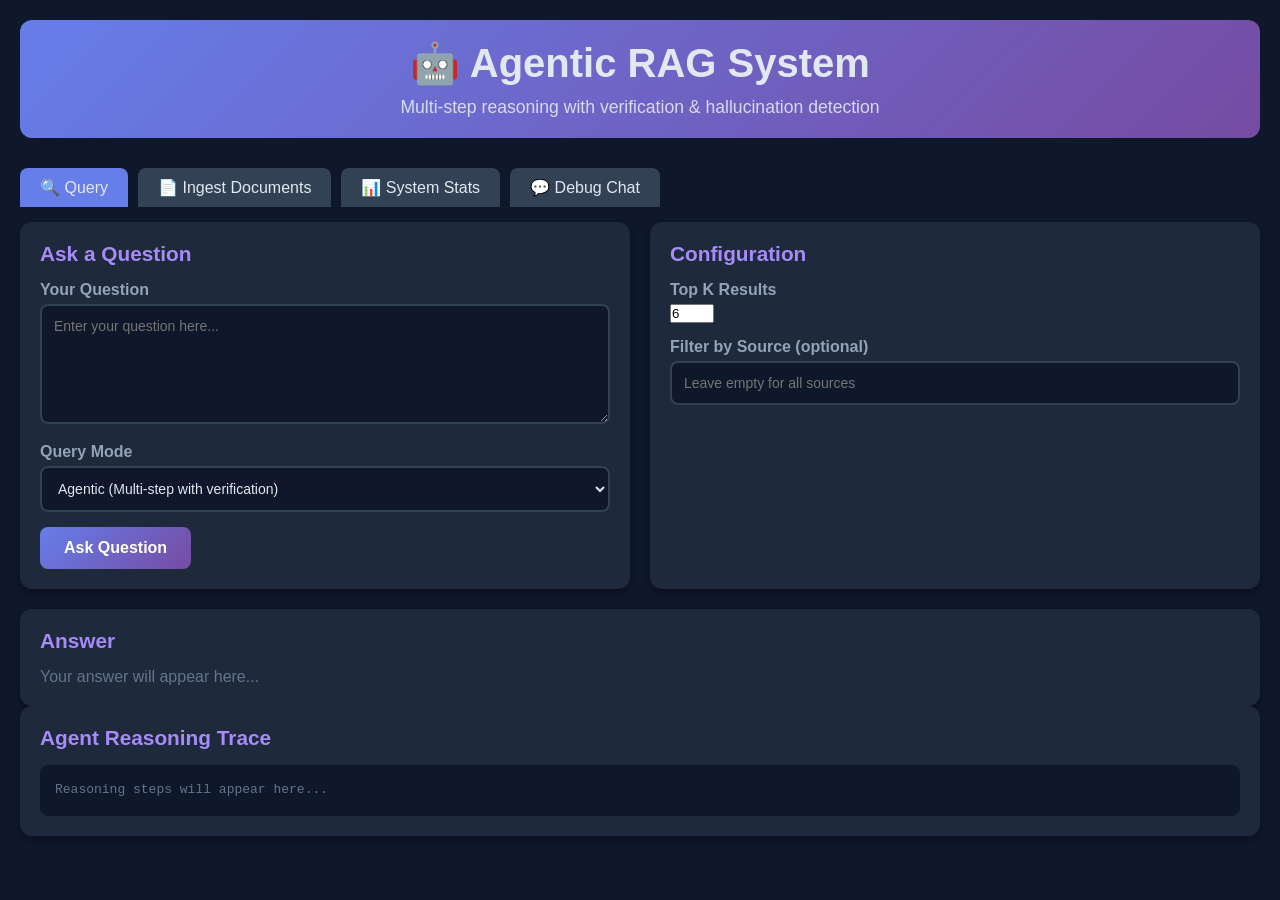
==== static/index.html @ 504fd329 "Add web interface - Add main query interface with chat UI - Add debug interface for testing - Includ" ====
<!DOCTYPE html>
<html lang="en">
<head>
    <meta charset="UTF-8">
    <meta name="viewport" content="width=device-width, initial-scale=1.0">
    <title>Agentic RAG - Debug UI</title>
    <style>
        * {
            margin: 0;
            padding: 0;
            box-sizing: border-box;
        }
        
        body {
            font-family: 'Segoe UI', Tahoma, Geneva, Verdana, sans-serif;
            background: #0f172a;
            color: #e2e8f0;
            padding: 20px;
        }
        
        .container {
            max-width: 1400px;
            margin: 0 auto;
        }
        
        header {
            text-align: center;
            margin-bottom: 30px;
            padding: 20px;
            background: linear-gradient(135deg, #667eea 0%, #764ba2 100%);
            border-radius: 12px;
        }
        
        h1 {
            font-size: 2.5em;
            margin-bottom: 10px;
        }
        
        .subtitle {
            font-size: 1.1em;
            opacity: 0.9;
        }
        
        .grid {
            display: grid;
            grid-template-columns: 1fr 1fr;
            gap: 20px;
            margin-bottom: 20px;
        }
        
        .card {
            background: #1e293b;
            border-radius: 12px;
            padding: 20px;
            box-shadow: 0 4px 6px rgba(0, 0, 0, 0.3);
        }
        
        .card h2 {
            margin-bottom: 15px;
            color: #a78bfa;
            font-size: 1.3em;
        }
        
        .input-group {
            margin-bottom: 15px;
        }
        
        label {
            display: block;
            margin-bottom: 5px;
            color: #94a3b8;
            font-weight: 600;
        }
        
        textarea, input[type="text"], input[type="file"], select {
            width: 100%;
            padding: 12px;
            background: #0f172a;
            border: 2px solid #334155;
            border-radius: 8px;
            color: #e2e8f0;
            font-size: 14px;
            font-family: inherit;
        }
        
        textarea:focus, input:focus, select:focus {
            outline: none;
            border-color: #667eea;
        }
        
        textarea {
            min-height: 120px;
            resize: vertical;
        }
        
        button {
            padding: 12px 24px;
            background: linear-gradient(135deg, #667eea 0%, #764ba2 100%);
            color: white;
            border: none;
            border-radius: 8px;
            font-size: 16px;
            font-weight: 600;
            cursor: pointer;
            transition: transform 0.2s, box-shadow 0.2s;
        }
        
        button:hover {
            transform: translateY(-2px);
            box-shadow: 0 4px 12px rgba(102, 126, 234, 0.4);
        }
        
        button:disabled {
            opacity: 0.5;
            cursor: not-allowed;
            transform: none;
        }
        
        .response-area {
            grid-column: 1 / -1;
        }
        
        .reasoning-trace {
            background: #0f172a;
            padding: 15px;
            border-radius: 8px;
            max-height: 400px;
            overflow-y: auto;
            font-family: 'Courier New', monospace;
            font-size: 13px;
            line-height: 1.6;
        }
        
        .reasoning-step {
            margin-bottom: 10px;
            padding: 10px;
            background: #1e293b;
            border-left: 3px solid #667eea;
            border-radius: 4px;
        }
        
        .answer-box {
            background: #0f172a;
            padding: 20px;
            border-radius: 8px;
            line-height: 1.8;
        }
        
        .sources {
            margin-top: 15px;
        }
        
        .source-item {
            padding: 10px;
            background: #1e293b;
            border-radius: 6px;
            margin-bottom: 8px;
            font-size: 14px;
        }
        
        .stats {
            display: flex;
            gap: 15px;
            margin-top: 15px;
            flex-wrap: wrap;
        }
        
        .stat-badge {
            padding: 8px 16px;
            background: #334155;
            border-radius: 20px;
            font-size: 14px;
        }
        
        .loading {
            display: inline-block;
            margin-left: 10px;
        }
        
        .loading:after {
            content: '⏳';
            animation: spin 2s linear infinite;
        }
        
        @keyframes spin {
            0% { content: '⏳'; }
            25% { content: '⌛'; }
            50% { content: '⏳'; }
            75% { content: '⌛'; }
            100% { content: '⏳'; }
        }
        
        .success { color: #4ade80; }
        .error { color: #f87171; }
        .warning { color: #facc15; }
        
        .tabs {
            display: flex;
            gap: 10px;
            margin-bottom: 15px;
        }
        
        .tab {
            padding: 10px 20px;
            background: #334155;
            border-radius: 8px 8px 0 0;
            cursor: pointer;
            transition: background 0.3s;
        }
        
        .tab.active {
            background: #667eea;
        }
        
        .tab-content {
            display: none;
        }
        
        .tab-content.active {
            display: block;
        }
    </style>
</head>
<body>
    <div class="container">
        <header>
            <h1>🤖 Agentic RAG System</h1>
            <p class="subtitle">Multi-step reasoning with verification & hallucination detection</p>
        </header>
        
        <div class="tabs">
            <div class="tab active" onclick="switchTab('query')">🔍 Query</div>
            <div class="tab" onclick="switchTab('ingest')">📄 Ingest Documents</div>
            <div class="tab" onclick="switchTab('stats')">📊 System Stats</div>
            <div class="tab" onclick="window.location.href='/debug'">💬 Debug Chat</div>
        </div>
        
        <!-- Query Tab -->
        <div id="query-tab" class="tab-content active">
            <div class="grid">
                <div class="card">
                    <h2>Ask a Question</h2>
                    <div class="input-group">
                        <label>Your Question</label>
                        <textarea id="query-input" placeholder="Enter your question here..."></textarea>
                    </div>
                    <div class="input-group">
                        <label>Query Mode</label>
                        <select id="query-mode">
                            <option value="agentic">Agentic (Multi-step with verification)</option>
                            <option value="simple">Simple (Single retrieval)</option>
                        </select>
                    </div>
                    <button onclick="executeQuery()">Ask Question</button>
                </div>
                
                <div class="card">
                    <h2>Configuration</h2>
                    <div class="input-group">
                        <label>Top K Results</label>
                        <input type="number" id="top-k" value="6" min="1" max="20">
                    </div>
                    <div class="input-group">
                        <label>Filter by Source (optional)</label>
                        <input type="text" id="filter-source" placeholder="Leave empty for all sources">
                    </div>
                </div>
            </div>
            
            <div class="card response-area">
                <h2>Answer</h2>
                <div id="answer-container">
                    <p style="color: #64748b;">Your answer will appear here...</p>
                </div>
            </div>
            
            <div class="card response-area">
                <h2>Agent Reasoning Trace</h2>
                <div id="reasoning-trace" class="reasoning-trace">
                    <p style="color: #64748b;">Reasoning steps will appear here...</p>
                </div>
            </div>
        </div>
        
        <!-- Ingest Tab -->
        <div id="ingest-tab" class="tab-content">
            <div class="grid">
                <div class="card">
                    <h2>Upload Documents</h2>
                    <div class="input-group">
                        <label>Select Files (multiple supported)</label>
                        <input type="file" id="file-input" accept=".pdf,.docx,.pptx,.txt,.md,.html,.htm" multiple onchange="checkForDuplicates()">
                        <small style="color: #64748b; display: block; margin-top: 5px;">
                            Hold Ctrl/Cmd to select multiple files
                        </small>
                    </div>
                    <div id="file-list" style="margin: 10px 0; color: #94a3b8; font-size: 14px;"></div>
                    <div id="duplicate-warning" style="margin: 10px 0; padding: 10px; background: #422006; border: 2px solid #f59e0b; border-radius: 8px; display: none;">
                        <p style="color: #fbbf24; margin-bottom: 10px; font-weight: bold;">⚠️ Some files already exist!</p>
                        <div id="duplicate-list" style="color: #fcd34d; font-size: 14px; margin-bottom: 10px;"></div>
                        <label style="color: #fbbf24; display: block; margin-bottom: 5px;">How to handle duplicates?</label>
                        <select id="duplicate-action" style="width: 100%; padding: 8px; background: #0f172a; border: 2px solid #f59e0b; border-radius: 6px; color: #e2e8f0;">
                            <option value="skip">Skip existing files (recommended)</option>
                            <option value="replace">Replace existing files</option>
                            <option value="append">Append to existing files (add more chunks)</option>
                        </select>
                    </div>
                    <div class="input-group">
                        <label>Source Prefix (optional)</label>
                        <input type="text" id="source-prefix" placeholder="e.g., 'project-docs' (will be prepended to filenames)" onchange="checkForDuplicates()">
                    </div>
                    <button onclick="uploadDocuments()">Upload & Process</button>
                </div>
                
                <div class="card">
                    <h2>Uploaded Documents</h2>
                    <div id="documents-list">
                        <p style="color: #64748b;">Loading documents...</p>
                    </div>
                </div>
            </div>
        </div>
        
        <!-- Stats Tab -->
        <div id="stats-tab" class="tab-content">
            <div class="grid">
                <div class="card">
                    <h2>System Health</h2>
                    <div id="health-status">
                        <p style="color: #64748b;">Loading health status...</p>
                    </div>
                </div>
                
                <div class="card">
                    <h2>Database Statistics</h2>
                    <div id="db-stats">
                        <p style="color: #64748b;">Loading statistics...</p>
                    </div>
                </div>
            </div>
        </div>
    </div>
    
    <script>
        const API_BASE = window.location.origin;
        
        function switchTab(tab) {
            document.querySelectorAll('.tab').forEach(t => t.classList.remove('active'));
            document.querySelectorAll('.tab-content').forEach(c => c.classList.remove('active'));
            
            event.target.classList.add('active');
            document.getElementById(tab + '-tab').classList.add('active');
            
            if (tab === 'ingest') loadDocuments();
            if (tab === 'stats') loadStats();
        }
        
        async function executeQuery() {
            const query = document.getElementById('query-input').value.trim();
            const mode = document.getElementById('query-mode').value;
            const topK = parseInt(document.getElementById('top-k').value);
            const filterSource = document.getElementById('filter-source').value.trim();
            
            if (!query) {
                alert('Please enter a question');
                return;
            }
            
            const answerContainer = document.getElementById('answer-container');
            const reasoningTrace = document.getElementById('reasoning-trace');
            
            answerContainer.innerHTML = '<p class="loading">Processing your question...</p>';
            reasoningTrace.innerHTML = '<p class="loading">Reasoning in progress...</p>';
            
            try {
                const endpoint = mode === 'agentic' ? '/query' : '/query/simple';
                const payload = {
                    query: query,
                    top_k: topK
                };
                
                if (filterSource) payload.filter_source = filterSource;
                
                const response = await fetch(API_BASE + endpoint, {
                    method: 'POST',
                    headers: { 'Content-Type': 'application/json' },
                    body: JSON.stringify(payload)
                });
                
                const data = await response.json();
                
                if (response.ok) {
                    displayAnswer(data, mode);
                } else {
                    answerContainer.innerHTML = `<p class="error">Error: ${data.detail}</p>`;
                    reasoningTrace.innerHTML = '';
                }
            } catch (error) {
                answerContainer.innerHTML = `<p class="error">Network error: ${error.message}</p>`;
                reasoningTrace.innerHTML = '';
            }
        }
        
        function displayAnswer(data, mode) {
            const answerContainer = document.getElementById('answer-container');
            const reasoningTrace = document.getElementById('reasoning-trace');
            
            let html = '<div class="answer-box">';
            html += `<p><strong>Answer:</strong></p>`;
            html += `<p>${data.answer}</p>`;
            
            if (mode === 'agentic') {
                html += '<div class="stats">';
                html += `<span class="stat-badge">⚡ Iterations: ${data.iterations}</span>`;
                html += `<span class="stat-badge">📚 Chunks: ${data.retrieved_chunks}</span>`;
                html += `<span class="stat-badge">⏱️ Time: ${data.processing_time.toFixed(2)}s</span>`;
                if (data.confidence) {
                    const confClass = data.confidence >= 0.7 ? 'success' : 'warning';
                    html += `<span class="stat-badge ${confClass}">🎯 Confidence: ${(data.confidence * 100).toFixed(1)}%</span>`;
                }
                html += '</div>';
            }
            
            if (data.sources && data.sources.length > 0) {
                html += '<div class="sources"><p><strong>Sources:</strong></p>';
                data.sources.forEach(source => {
                    if (typeof source === 'string') {
                        html += `<div class="source-item">📄 ${source}</div>`;
                    } else {
                        html += `<div class="source-item">📄 ${source.source} (${(source.similarity * 100).toFixed(1)}%)</div>`;
                    }
                });
                html += '</div>';
            }
            
            html += '</div>';
            answerContainer.innerHTML = html;
            
            // Display reasoning trace
            if (mode === 'agentic' && data.reasoning_trace) {
                let traceHtml = '';
                data.reasoning_trace.forEach(step => {
                    traceHtml += `<div class="reasoning-step">${step}</div>`;
                });
                reasoningTrace.innerHTML = traceHtml;
            } else {
                reasoningTrace.innerHTML = '<p style="color: #64748b;">Reasoning trace not available for simple queries.</p>';
            }
        }
        
        // Show selected files
        document.getElementById('file-input').addEventListener('change', function(e) {
            const fileList = document.getElementById('file-list');
            const files = e.target.files;
            
            if (files.length === 0) {
                fileList.innerHTML = '';
                return;
            }
            
            let html = `<strong>${files.length} file(s) selected:</strong><br>`;
            for (let i = 0; i < files.length; i++) {
                const sizeMB = (files[i].size / (1024 * 1024)).toFixed(2);
                html += `<span style="color: #a5b4fc;">• ${files[i].name}</span> (${sizeMB} MB)<br>`;
            }
            fileList.innerHTML = html;
        });
        
        async function checkForDuplicates() {
            const fileInput = document.getElementById('file-input');
            const sourcePrefix = document.getElementById('source-prefix').value.trim();
            const duplicateWarning = document.getElementById('duplicate-warning');
            const duplicateList = document.getElementById('duplicate-list');
            
            if (!fileInput.files || fileInput.files.length === 0) {
                duplicateWarning.style.display = 'none';
                return;
            }
            
            // Collect filenames
            const filenames = [];
            for (let i = 0; i < fileInput.files.length; i++) {
                filenames.push(fileInput.files[i].name);
            }
            
            try {
                const response = await fetch(API_BASE + '/ingest/check-duplicates', {
                    method: 'POST',
                    headers: { 'Content-Type': 'application/json' },
                    body: JSON.stringify({
                        filenames: filenames,
                        source_prefix: sourcePrefix || null
                    })
                });
                
                const data = await response.json();
                
                if (data.existing > 0) {
                    let html = '<ul style="margin: 0; padding-left: 20px;">';
                    for (const [filename, info] of Object.entries(data.results)) {
                        if (info.exists) {
                            html += `<li>${filename} <span style="color: #fb923c;">(${info.chunk_count} chunks)</span></li>`;
                        }
                    }
                    html += '</ul>';
                    duplicateList.innerHTML = html;
                    duplicateWarning.style.display = 'block';
                } else {
                    duplicateWarning.style.display = 'none';
                }
            } catch (error) {
                console.error('Error checking duplicates:', error);
                duplicateWarning.style.display = 'none';
            }
        }
        
        async function uploadDocuments() {
            const fileInput = document.getElementById('file-input');
            const sourcePrefix = document.getElementById('source-prefix').value.trim();
            const duplicateAction = document.getElementById('duplicate-action').value;
            
            if (!fileInput.files || fileInput.files.length === 0) {
                alert('Please select at least one file');
                return;
            }
            
            const formData = new FormData();
            
            // Add all files
            for (let i = 0; i < fileInput.files.length; i++) {
                formData.append('files', fileInput.files[i]);
            }
            
            if (sourcePrefix) {
                formData.append('source_prefix', sourcePrefix);
            }
            
            // Add duplicate action
            formData.append('duplicate_action', duplicateAction);
            
            const fileCount = fileInput.files.length;
            const uploadBtn = event.target;
            uploadBtn.disabled = true;
            uploadBtn.textContent = `Uploading ${fileCount} file(s)...`;
            
            try {
                const response = await fetch(API_BASE + '/ingest/batch', {
                    method: 'POST',
                    body: formData
                });
                
                const data = await response.json();
                
                if (response.ok) {
                    let message = `Batch Upload Complete!\n\n`;
                    message += `${data.message}\n`;
                    message += `Total chunks created: ${data.total_chunks_created}\n`;
                    message += `Processing time: ${data.total_processing_time}s\n\n`;
                    
                    // Show details for each file
                    if (data.results.length > 0) {
                        message += `File details:\n`;
                        data.results.forEach(result => {
                            if (result.success) {
                                const action = result.action === 'new' ? 'NEW' : 
                                             result.action === 'replaced' ? 'REPLACED' : 'APPENDED';
                                message += `  ✓ ${result.filename} [${action}] - ${result.chunks_created} chunks`;
                                if (result.action === 'appended') {
                                    message += ` (total: ${result.total_chunks})`;
                                } else if (result.action === 'replaced') {
                                    message += ` (was: ${result.previous_chunks})`;
                                }
                                message += `\n`;
                            } else if (result.skipped) {
                                message += `  ⊘ ${result.filename} - SKIPPED (${result.error})\n`;
                            } else {
                                message += `  ✗ ${result.filename} - ERROR: ${result.error}\n`;
                            }
                        });
                    }
                    
                    alert(message);
                    fileInput.value = '';
                    document.getElementById('source-prefix').value = '';
                    document.getElementById('file-list').innerHTML = '';
                    document.getElementById('duplicate-warning').style.display = 'none';
                    loadDocuments();
                } else {
                    alert(`Error: ${data.detail || 'Upload failed'}`);
                }
            } catch (error) {
                alert(`Network error: ${error.message}`);
            } finally {
                uploadBtn.disabled = false;
                uploadBtn.textContent = 'Upload & Process';
            }
        }
        
        async function loadDocuments() {
            const container = document.getElementById('documents-list');
            container.innerHTML = '<p class="loading">Loading documents...</p>';
            
            try {
                const response = await fetch(API_BASE + '/ingest/documents');
                const data = await response.json();
                
                if (data.documents.length === 0) {
                    container.innerHTML = '<p style="color: #64748b;">No documents uploaded yet.</p>';
                } else {
                    let html = '';
                    data.documents.forEach(doc => {
                        html += `<div class="source-item">📄 ${doc}</div>`;
                    });
                    container.innerHTML = html;
                }
            } catch (error) {
                container.innerHTML = `<p class="error">Error loading documents</p>`;
            }
        }
        
        async function loadStats() {
            const healthContainer = document.getElementById('health-status');
            const statsContainer = document.getElementById('db-stats');
            
            try {
                const healthResponse = await fetch(API_BASE + '/health');
                const health = await healthResponse.json();
                
                let healthHtml = '<div class="stats">';
                healthHtml += `<span class="stat-badge ${health.status === 'healthy' ? 'success' : 'error'}">Status: ${health.status}</span>`;
                healthHtml += `<span class="stat-badge ${health.database === 'connected' ? 'success' : 'error'}">Database: ${health.database}</span>`;
                healthHtml += `<span class="stat-badge ${health.ollama === 'available' ? 'success' : 'error'}">Ollama: ${health.ollama}</span>`;
                healthHtml += '</div>';
                healthContainer.innerHTML = healthHtml;
                
                const statsResponse = await fetch(API_BASE + '/stats');
                const stats = await statsResponse.json();
                
                let statsHtml = '<div class="stats">';
                statsHtml += `<span class="stat-badge">Total Chunks: ${stats.total_chunks}</span>`;
                statsHtml += `<span class="stat-badge">Unique Sources: ${stats.unique_sources}</span>`;
                statsHtml += `<span class="stat-badge">Models: ${stats.models}</span>`;
                statsHtml += '</div>';
                statsContainer.innerHTML = statsHtml;
            } catch (error) {
                healthContainer.innerHTML = '<p class="error">Error loading health status</p>';
                statsContainer.innerHTML = '<p class="error">Error loading statistics</p>';
            }
        }
    </script>
</body>
</html>
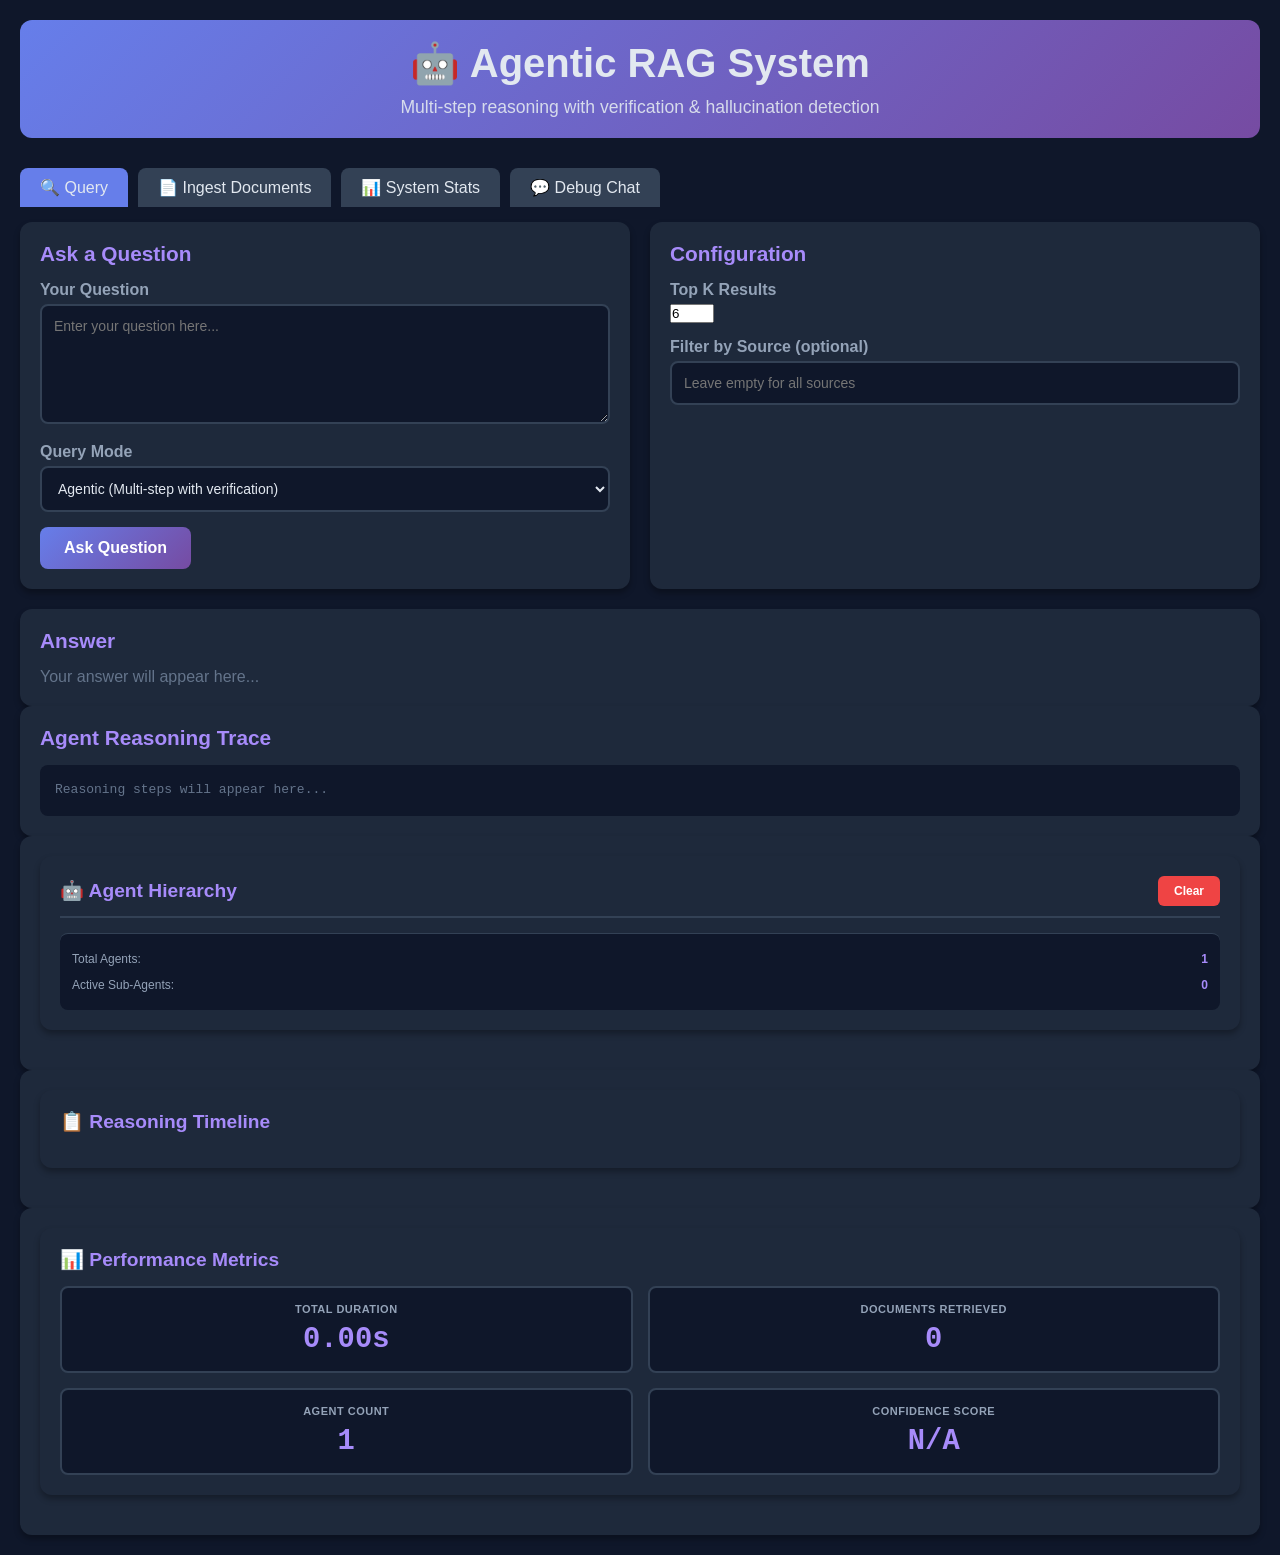
==== commit f402a4b0: "fix: Comprehensive bug fix sprint (Sprint 5.1) - Chat agent & RAG system stability Phase 1: Chat Age" ====
--- a/static/index.html
+++ b/static/index.html
@@ -280,6 +280,11 @@
                     <p style="color: #64748b;">Reasoning steps will appear here...</p>
                 </div>
             </div>
+
+            <!-- Hierarchical Agent Display -->
+            <div id="agent-hierarchy-container" class="card response-area"></div>
+            <div id="reasoning-timeline-container" class="card response-area"></div>
+            <div id="metrics-panel-container" class="card response-area"></div>
         </div>
         
         <!-- Ingest Tab -->
@@ -648,5 +653,62 @@
             }
         }
     </script>
+    
+    <!-- State Management System -->
+    <script src="js/state-manager.js"></script>
+    
+    <!-- UI Components for Hierarchical Display -->
+    <script src="js/ui-components.js"></script>
+
+    <!-- Insert Hierarchy Styles -->
+    <script>
+        document.addEventListener('DOMContentLoaded', function() {
+            // Add hierarchy styles to document
+            if (document.getElementById('hierarchy-styles') === null) {
+                const styleContent = HierarchyStyles || '';
+                const temp = document.createElement('div');
+                temp.innerHTML = styleContent;
+                document.head.appendChild(temp.firstElementChild);
+            }
+        });
+    </script>
+    
+    <!-- Initialize State Manager and UI Components -->
+    <script>
+        document.addEventListener('DOMContentLoaded', async function() {
+            // Initialize the global state manager
+            const stateManager = initStateManager({
+                persistenceEnabled: true,
+                persistenceKey: 'rag-app-state',
+                statusUpdateInterval: 5000
+            });
+            
+            console.log('✓ State Manager Initialized');
+            
+            // Initialize UI Components
+            window.agentHierarchyPanel = new AgentHierarchyPanel('agent-hierarchy-container');
+            window.reasoningTimeline = new ReasoningTimeline('reasoning-timeline-container');
+            window.metricsPanel = new MetricsPanel('metrics-panel-container');
+            
+            console.log('✓ UI Components Initialized');
+            
+            // Load initial data
+            await stateManager.dispatch('loadSessions');
+            
+            // Ensure a current session exists for chat operations
+            let currentSession = stateManager.getState('chat.currentSession');
+            if (!currentSession) {
+                try {
+                    currentSession = await stateManager.dispatch('createSession', 'New Chat');
+                    console.log('✓ New chat session created:', currentSession);
+                } catch (error) {
+                    console.warn('Could not create session automatically:', error);
+                }
+            }
+            
+            await stateManager.dispatch('loadDocuments');
+            await stateManager.dispatch('refreshSystemStatus');
+        });
+    </script>
 </body>
 </html>
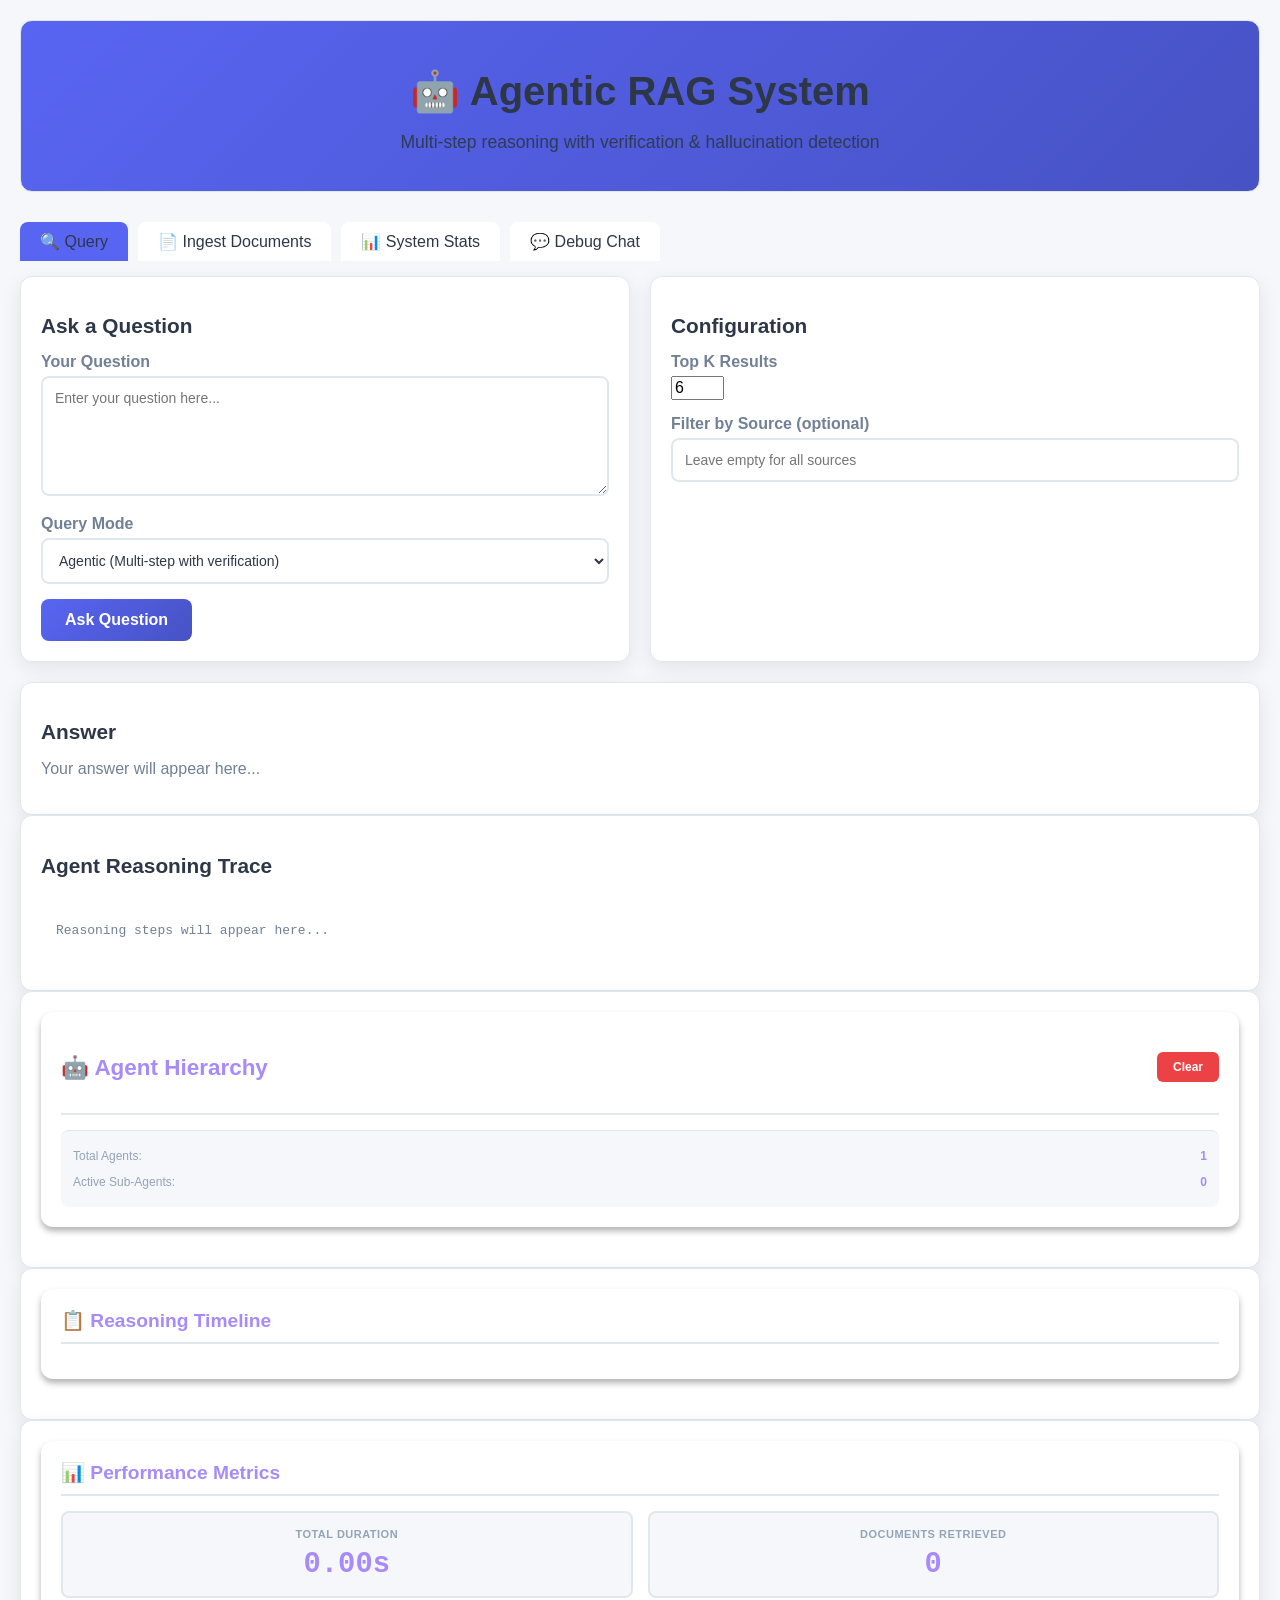
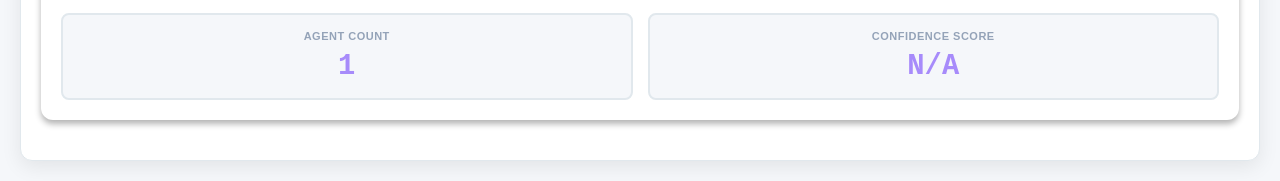
==== commit 2b420f95: "feat(ui): refresh static interfaces" ====
--- a/static/index.html
+++ b/static/index.html
@@ -4,222 +4,8 @@
     <meta charset="UTF-8">
     <meta name="viewport" content="width=device-width, initial-scale=1.0">
     <title>Agentic RAG - Debug UI</title>
-    <style>
-        * {
-            margin: 0;
-            padding: 0;
-            box-sizing: border-box;
-        }
-        
-        body {
-            font-family: 'Segoe UI', Tahoma, Geneva, Verdana, sans-serif;
-            background: #0f172a;
-            color: #e2e8f0;
-            padding: 20px;
-        }
-        
-        .container {
-            max-width: 1400px;
-            margin: 0 auto;
-        }
-        
-        header {
-            text-align: center;
-            margin-bottom: 30px;
-            padding: 20px;
-            background: linear-gradient(135deg, #667eea 0%, #764ba2 100%);
-            border-radius: 12px;
-        }
-        
-        h1 {
-            font-size: 2.5em;
-            margin-bottom: 10px;
-        }
-        
-        .subtitle {
-            font-size: 1.1em;
-            opacity: 0.9;
-        }
-        
-        .grid {
-            display: grid;
-            grid-template-columns: 1fr 1fr;
-            gap: 20px;
-            margin-bottom: 20px;
-        }
-        
-        .card {
-            background: #1e293b;
-            border-radius: 12px;
-            padding: 20px;
-            box-shadow: 0 4px 6px rgba(0, 0, 0, 0.3);
-        }
-        
-        .card h2 {
-            margin-bottom: 15px;
-            color: #a78bfa;
-            font-size: 1.3em;
-        }
-        
-        .input-group {
-            margin-bottom: 15px;
-        }
-        
-        label {
-            display: block;
-            margin-bottom: 5px;
-            color: #94a3b8;
-            font-weight: 600;
-        }
-        
-        textarea, input[type="text"], input[type="file"], select {
-            width: 100%;
-            padding: 12px;
-            background: #0f172a;
-            border: 2px solid #334155;
-            border-radius: 8px;
-            color: #e2e8f0;
-            font-size: 14px;
-            font-family: inherit;
-        }
-        
-        textarea:focus, input:focus, select:focus {
-            outline: none;
-            border-color: #667eea;
-        }
-        
-        textarea {
-            min-height: 120px;
-            resize: vertical;
-        }
-        
-        button {
-            padding: 12px 24px;
-            background: linear-gradient(135deg, #667eea 0%, #764ba2 100%);
-            color: white;
-            border: none;
-            border-radius: 8px;
-            font-size: 16px;
-            font-weight: 600;
-            cursor: pointer;
-            transition: transform 0.2s, box-shadow 0.2s;
-        }
-        
-        button:hover {
-            transform: translateY(-2px);
-            box-shadow: 0 4px 12px rgba(102, 126, 234, 0.4);
-        }
-        
-        button:disabled {
-            opacity: 0.5;
-            cursor: not-allowed;
-            transform: none;
-        }
-        
-        .response-area {
-            grid-column: 1 / -1;
-        }
-        
-        .reasoning-trace {
-            background: #0f172a;
-            padding: 15px;
-            border-radius: 8px;
-            max-height: 400px;
-            overflow-y: auto;
-            font-family: 'Courier New', monospace;
-            font-size: 13px;
-            line-height: 1.6;
-        }
-        
-        .reasoning-step {
-            margin-bottom: 10px;
-            padding: 10px;
-            background: #1e293b;
-            border-left: 3px solid #667eea;
-            border-radius: 4px;
-        }
-        
-        .answer-box {
-            background: #0f172a;
-            padding: 20px;
-            border-radius: 8px;
-            line-height: 1.8;
-        }
-        
-        .sources {
-            margin-top: 15px;
-        }
-        
-        .source-item {
-            padding: 10px;
-            background: #1e293b;
-            border-radius: 6px;
-            margin-bottom: 8px;
-            font-size: 14px;
-        }
-        
-        .stats {
-            display: flex;
-            gap: 15px;
-            margin-top: 15px;
-            flex-wrap: wrap;
-        }
-        
-        .stat-badge {
-            padding: 8px 16px;
-            background: #334155;
-            border-radius: 20px;
-            font-size: 14px;
-        }
-        
-        .loading {
-            display: inline-block;
-            margin-left: 10px;
-        }
-        
-        .loading:after {
-            content: '⏳';
-            animation: spin 2s linear infinite;
-        }
-        
-        @keyframes spin {
-            0% { content: '⏳'; }
-            25% { content: '⌛'; }
-            50% { content: '⏳'; }
-            75% { content: '⌛'; }
-            100% { content: '⏳'; }
-        }
-        
-        .success { color: #4ade80; }
-        .error { color: #f87171; }
-        .warning { color: #facc15; }
-        
-        .tabs {
-            display: flex;
-            gap: 10px;
-            margin-bottom: 15px;
-        }
-        
-        .tab {
-            padding: 10px 20px;
-            background: #334155;
-            border-radius: 8px 8px 0 0;
-            cursor: pointer;
-            transition: background 0.3s;
-        }
-        
-        .tab.active {
-            background: #667eea;
-        }
-        
-        .tab-content {
-            display: none;
-        }
-        
-        .tab-content.active {
-            display: block;
-        }
-    </style>
+    <link rel="stylesheet" href="/static/css/universal.css">
+    <link rel="stylesheet" href="/static/css/index.css">
 </head>
 <body>
     <div class="container">
@@ -267,19 +53,19 @@
                 </div>
             </div>
             
-            <div class="card response-area">
-                <h2>Answer</h2>
-                <div id="answer-container">
-                    <p style="color: #64748b;">Your answer will appear here...</p>
-                </div>
-            </div>
-            
-            <div class="card response-area">
-                <h2>Agent Reasoning Trace</h2>
-                <div id="reasoning-trace" class="reasoning-trace">
-                    <p style="color: #64748b;">Reasoning steps will appear here...</p>
-                </div>
-            </div>
+                <div class="card response-area">
+                    <h2>Answer</h2>
+                    <div id="answer-container">
+                    <p class="placeholder-text">Your answer will appear here...</p>
+                    </div>
+                </div>
+            
+                <div class="card response-area">
+                    <h2>Agent Reasoning Trace</h2>
+                    <div id="reasoning-trace" class="reasoning-trace">
+                    <p class="placeholder-text">Reasoning steps will appear here...</p>
+                    </div>
+                </div>
 
             <!-- Hierarchical Agent Display -->
             <div id="agent-hierarchy-container" class="card response-area"></div>
@@ -295,16 +81,16 @@
                     <div class="input-group">
                         <label>Select Files (multiple supported)</label>
                         <input type="file" id="file-input" accept=".pdf,.docx,.pptx,.txt,.md,.html,.htm" multiple onchange="checkForDuplicates()">
-                        <small style="color: #64748b; display: block; margin-top: 5px;">
+                        <small class="panel-note">
                             Hold Ctrl/Cmd to select multiple files
                         </small>
                     </div>
-                    <div id="file-list" style="margin: 10px 0; color: #94a3b8; font-size: 14px;"></div>
-                    <div id="duplicate-warning" style="margin: 10px 0; padding: 10px; background: #422006; border: 2px solid #f59e0b; border-radius: 8px; display: none;">
-                        <p style="color: #fbbf24; margin-bottom: 10px; font-weight: bold;">⚠️ Some files already exist!</p>
-                        <div id="duplicate-list" style="color: #fcd34d; font-size: 14px; margin-bottom: 10px;"></div>
-                        <label style="color: #fbbf24; display: block; margin-bottom: 5px;">How to handle duplicates?</label>
-                        <select id="duplicate-action" style="width: 100%; padding: 8px; background: #0f172a; border: 2px solid #f59e0b; border-radius: 6px; color: #e2e8f0;">
+                    <div id="file-list" class="file-list"></div>
+                    <div id="duplicate-warning" class="duplicate-warning hidden">
+                        <p class="duplicate-title">⚠️ Some files already exist!</p>
+                        <div id="duplicate-list" class="duplicate-list"></div>
+                        <label class="duplicate-label">How to handle duplicates?</label>
+                        <select id="duplicate-action" class="duplicate-select">
                             <option value="skip">Skip existing files (recommended)</option>
                             <option value="replace">Replace existing files</option>
                             <option value="append">Append to existing files (add more chunks)</option>
@@ -320,7 +106,7 @@
                 <div class="card">
                     <h2>Uploaded Documents</h2>
                     <div id="documents-list">
-                        <p style="color: #64748b;">Loading documents...</p>
+                        <p class="placeholder-text">Loading documents...</p>
                     </div>
                 </div>
             </div>
@@ -332,14 +118,14 @@
                 <div class="card">
                     <h2>System Health</h2>
                     <div id="health-status">
-                        <p style="color: #64748b;">Loading health status...</p>
+                        <p class="placeholder-text">Loading health status...</p>
                     </div>
                 </div>
                 
                 <div class="card">
                     <h2>Database Statistics</h2>
                     <div id="db-stats">
-                        <p style="color: #64748b;">Loading statistics...</p>
+                        <p class="placeholder-text">Loading statistics...</p>
                     </div>
                 </div>
             </div>
@@ -374,11 +160,11 @@
             const answerContainer = document.getElementById('answer-container');
             const reasoningTrace = document.getElementById('reasoning-trace');
             
-            answerContainer.innerHTML = '<p class="loading">Processing your question...</p>';
-            reasoningTrace.innerHTML = '<p class="loading">Reasoning in progress...</p>';
+            answerContainer.innerHTML = '<p class="loading-text">Processing your question...</p>';
+            reasoningTrace.innerHTML = '<p class="loading-text">Reasoning in progress...</p>';
             
             try {
-                const endpoint = mode === 'agentic' ? '/query' : '/query/simple';
+                const endpoint = mode === 'agentic' ? '/query/agentic' : '/query/simple';
                 const payload = {
                     query: query,
                     top_k: topK
@@ -449,7 +235,7 @@
                 });
                 reasoningTrace.innerHTML = traceHtml;
             } else {
-                reasoningTrace.innerHTML = '<p style="color: #64748b;">Reasoning trace not available for simple queries.</p>';
+                reasoningTrace.innerHTML = '<p class="placeholder-text">Reasoning trace not available for simple queries.</p>';
             }
         }
         
@@ -466,7 +252,7 @@
             let html = `<strong>${files.length} file(s) selected:</strong><br>`;
             for (let i = 0; i < files.length; i++) {
                 const sizeMB = (files[i].size / (1024 * 1024)).toFixed(2);
-                html += `<span style="color: #a5b4fc;">• ${files[i].name}</span> (${sizeMB} MB)<br>`;
+                html += `<span class="file-name-highlight">• ${files[i].name}</span> (${sizeMB} MB)<br>`;
             }
             fileList.innerHTML = html;
         });
@@ -478,7 +264,7 @@
             const duplicateList = document.getElementById('duplicate-list');
             
             if (!fileInput.files || fileInput.files.length === 0) {
-                duplicateWarning.style.display = 'none';
+                duplicateWarning.classList.add('hidden');
                 return;
             }
             
@@ -501,21 +287,21 @@
                 const data = await response.json();
                 
                 if (data.existing > 0) {
-                    let html = '<ul style="margin: 0; padding-left: 20px;">';
+                    let html = '<ul class="duplicate-file-list">';
                     for (const [filename, info] of Object.entries(data.results)) {
                         if (info.exists) {
-                            html += `<li>${filename} <span style="color: #fb923c;">(${info.chunk_count} chunks)</span></li>`;
+                            html += `<li>${filename} <span class="duplicate-chunk-count">(${info.chunk_count} chunks)</span></li>`;
                         }
                     }
                     html += '</ul>';
                     duplicateList.innerHTML = html;
-                    duplicateWarning.style.display = 'block';
+                    duplicateWarning.classList.remove('hidden');
                 } else {
-                    duplicateWarning.style.display = 'none';
+                    duplicateWarning.classList.add('hidden');
                 }
             } catch (error) {
                 console.error('Error checking duplicates:', error);
-                duplicateWarning.style.display = 'none';
+                duplicateWarning.classList.add('hidden');
             }
         }
         
@@ -588,7 +374,7 @@
                     fileInput.value = '';
                     document.getElementById('source-prefix').value = '';
                     document.getElementById('file-list').innerHTML = '';
-                    document.getElementById('duplicate-warning').style.display = 'none';
+                    document.getElementById('duplicate-warning').classList.add('hidden');
                     loadDocuments();
                 } else {
                     alert(`Error: ${data.detail || 'Upload failed'}`);
@@ -603,14 +389,14 @@
         
         async function loadDocuments() {
             const container = document.getElementById('documents-list');
-            container.innerHTML = '<p class="loading">Loading documents...</p>';
+            container.innerHTML = '<p class="loading-text">Loading documents...</p>';
             
             try {
                 const response = await fetch(API_BASE + '/ingest/documents');
                 const data = await response.json();
                 
                 if (data.documents.length === 0) {
-                    container.innerHTML = '<p style="color: #64748b;">No documents uploaded yet.</p>';
+                    container.innerHTML = '<p class="documents-empty">No documents uploaded yet.</p>';
                 } else {
                     let html = '';
                     data.documents.forEach(doc => {
@@ -660,19 +446,6 @@
     <!-- UI Components for Hierarchical Display -->
     <script src="js/ui-components.js"></script>
 
-    <!-- Insert Hierarchy Styles -->
-    <script>
-        document.addEventListener('DOMContentLoaded', function() {
-            // Add hierarchy styles to document
-            if (document.getElementById('hierarchy-styles') === null) {
-                const styleContent = HierarchyStyles || '';
-                const temp = document.createElement('div');
-                temp.innerHTML = styleContent;
-                document.head.appendChild(temp.firstElementChild);
-            }
-        });
-    </script>
-    
     <!-- Initialize State Manager and UI Components -->
     <script>
         document.addEventListener('DOMContentLoaded', async function() {
@@ -680,7 +453,7 @@
             const stateManager = initStateManager({
                 persistenceEnabled: true,
                 persistenceKey: 'rag-app-state',
-                statusUpdateInterval: 5000
+                statusUpdateInterval: 60000
             });
             
             console.log('✓ State Manager Initialized');
--- a/static/css/universal.css
+++ b/static/css/universal.css
@@ -0,0 +1,700 @@
+:root {
+    --bg: #f5f7fa;
+    --surface: #ffffff;
+    --surface-2: #f7fafc;
+    --surface-3: #edf2f7;
+    --border: #e1e8ed;
+    --text: #2d3748;
+    --text-muted: #718096;
+    --primary: #5865f2;
+    --primary-2: #4752c4;
+    --success: #23a55a;
+    --warning: #c98b00;
+    --error: #ed4245;
+    --info: #00a8fc;
+}
+
+* {
+    box-sizing: border-box;
+}
+
+html, body {
+    margin: 0;
+    min-height: 100%;
+}
+
+body {
+    font-family: -apple-system, BlinkMacSystemFont, 'Segoe UI', Roboto, Oxygen, Ubuntu, Cantarell, sans-serif;
+    color: var(--text);
+    background: var(--bg);
+}
+
+a {
+    color: inherit;
+}
+
+button,
+input,
+select,
+textarea {
+    font: inherit;
+}
+
+.hidden {
+    display: none !important;
+}
+
+.helper-text,
+.muted-text {
+    color: var(--text-muted);
+    font-size: 12px;
+}
+
+.empty-state {
+    text-align: center;
+    color: var(--text-muted);
+    padding: 20px;
+}
+
+.empty-state-icon {
+    font-size: 48px;
+    margin-bottom: 12px;
+}
+
+.empty-state-title {
+    font-size: 18px;
+    font-weight: 600;
+    margin-bottom: 8px;
+    color: var(--text);
+}
+
+.empty-state-text {
+    font-size: 13px;
+}
+
+.loading {
+    display: inline-block;
+    width: 16px;
+    height: 16px;
+    border: 2px solid rgba(255, 255, 255, 0.25);
+    border-top-color: var(--primary);
+    border-radius: 50%;
+    animation: spin 1s linear infinite;
+}
+
+.spinner {
+    display: inline-block;
+    border: 2px solid rgba(255, 255, 255, 0.25);
+    border-top-color: var(--spinner-color, var(--primary));
+    border-radius: 50%;
+    animation: spin 1s linear infinite;
+}
+
+.spinner-small {
+    width: 16px;
+    height: 16px;
+}
+
+.spinner-medium {
+    width: 24px;
+    height: 24px;
+}
+
+.spinner-large {
+    width: 40px;
+    height: 40px;
+}
+
+.status-badge {
+    display: inline-block;
+    padding: 4px 10px;
+    border-radius: 12px;
+    font-size: 11px;
+    font-weight: 500;
+}
+
+.status-online,
+.status-success {
+    background: #d5f4e6;
+    color: #22543d;
+}
+
+.status-offline,
+.status-error,
+.status-failed {
+    background: #fed7d7;
+    color: #742a2a;
+}
+
+.status-processing,
+.status-warning {
+    background: #feebc8;
+    color: #744210;
+}
+
+.status-info {
+    background: #d6eaf8;
+    color: #2471a3;
+}
+
+.status-neutral,
+.status-idle {
+    background: #e2e8f0;
+    color: #4a5568;
+}
+
+.toast-notification {
+    position: fixed;
+    top: 20px;
+    right: 20px;
+    min-width: 300px;
+    max-width: 500px;
+    padding: 16px 20px;
+    border-radius: 8px;
+    box-shadow: 0 4px 12px rgba(0, 0, 0, 0.15);
+    font-size: 14px;
+    font-weight: 500;
+    z-index: 10000;
+    animation: slideInRight 0.3s ease-out;
+}
+
+.toast-success {
+    background: #d5f4e6;
+    border-left: 4px solid #27ae60;
+    color: #1e7e4f;
+}
+
+.toast-error {
+    background: #fadbd8;
+    border-left: 4px solid #e74c3c;
+    color: #c0392b;
+}
+
+.toast-warning {
+    background: #feebc8;
+    border-left: 4px solid #f39c12;
+    color: #d68910;
+}
+
+.toast-info {
+    background: #d6eaf8;
+    border-left: 4px solid #3498db;
+    color: #2471a3;
+}
+
+.modal-overlay {
+    position: fixed;
+    inset: 0;
+    background: rgba(0, 0, 0, 0.5);
+    display: flex;
+    align-items: center;
+    justify-content: center;
+    z-index: 9999;
+    animation: fadeIn 0.2s;
+}
+
+.modal-dialog {
+    background: #fff;
+    border-radius: 12px;
+    box-shadow: 0 8px 32px rgba(0, 0, 0, 0.2);
+    max-width: 500px;
+    width: 90%;
+    max-height: 80vh;
+    overflow: hidden;
+    animation: scaleIn 0.2s;
+    color: #2c3e50;
+}
+
+.modal-header {
+    padding: 20px;
+    border-bottom: 1px solid #e1e8ed;
+    font-size: 18px;
+    font-weight: 600;
+}
+
+.modal-body {
+    padding: 20px;
+    overflow-y: auto;
+    max-height: 400px;
+    font-size: 14px;
+}
+
+.modal-footer {
+    padding: 15px 20px;
+    border-top: 1px solid #e1e8ed;
+    display: flex;
+    justify-content: flex-end;
+    gap: 10px;
+}
+
+.modal-button {
+    padding: 10px 20px;
+    border: none;
+    border-radius: 6px;
+    font-size: 14px;
+    font-weight: 500;
+    cursor: pointer;
+    transition: background 0.2s;
+}
+
+.modal-button--secondary {
+    background: #ecf0f1;
+    color: #2c3e50;
+}
+
+.modal-button--primary {
+    background: var(--info);
+    color: white;
+}
+
+.modal-message {
+    margin: 0;
+}
+
+.agent-hierarchy-panel,
+.reasoning-timeline,
+.metrics-dashboard {
+    background: var(--surface);
+    border-radius: 12px;
+    padding: 20px;
+    margin-bottom: 20px;
+    box-shadow: 0 4px 6px rgba(0, 0, 0, 0.3);
+}
+
+.hierarchy-header,
+.reasoning-timeline h3,
+.metrics-dashboard h3 {
+    display: flex;
+    justify-content: space-between;
+    align-items: center;
+    margin: 0 0 15px;
+    padding-bottom: 10px;
+    border-bottom: 2px solid var(--border);
+    color: #a78bfa;
+    font-size: 1.2em;
+}
+
+.clear-hierarchy-btn {
+    padding: 8px 16px;
+    background: var(--error);
+    color: white;
+    border: none;
+    border-radius: 6px;
+    cursor: pointer;
+    font-size: 12px;
+    font-weight: 600;
+    transition: background 0.2s;
+}
+
+.clear-hierarchy-btn:hover {
+    background: #dc2626;
+}
+
+.hierarchy-content {
+    margin-bottom: 15px;
+}
+
+.agent-card {
+    background: var(--bg);
+    border-left: 4px solid var(--primary);
+    border-radius: 8px;
+    padding: 15px;
+    margin-bottom: 12px;
+    transition: all 0.2s;
+}
+
+.agent-card.main-agent {
+    background: linear-gradient(135deg, rgba(102, 126, 234, 0.1) 0%, rgba(118, 75, 162, 0.1) 100%);
+}
+
+.agent-card.sub-agent {
+    margin-left: 20px;
+    border-left-width: 3px;
+    border-left-color: #6b7280;
+}
+
+.agent-card.status-running {
+    background: linear-gradient(135deg, rgba(34, 197, 94, 0.1) 0%, rgba(34, 197, 94, 0.05) 100%);
+    border-left-color: #22c55e;
+}
+
+.agent-card.status-completed {
+    background: linear-gradient(135deg, rgba(59, 130, 246, 0.1) 0%, rgba(59, 130, 246, 0.05) 100%);
+    border-left-color: #3b82f6;
+}
+
+.agent-header {
+    display: flex;
+    align-items: center;
+    gap: 10px;
+    margin-bottom: 10px;
+}
+
+.expand-btn {
+    background: none;
+    border: none;
+    color: #a78bfa;
+    cursor: pointer;
+    font-size: 14px;
+    padding: 0;
+    width: 20px;
+    text-align: center;
+    transition: transform 0.2s;
+}
+
+.expand-btn:hover {
+    transform: scale(1.2);
+}
+
+.agent-indent {
+    color: #64748b;
+    font-size: 12px;
+}
+
+.agent-type-badge {
+    padding: 4px 12px;
+    border-radius: 20px;
+    color: white;
+    font-size: 12px;
+    font-weight: 600;
+    text-transform: uppercase;
+}
+
+.agent-type-main {
+    background: var(--primary);
+}
+
+.agent-type-full_document {
+    background: #8b5cf6;
+}
+
+.agent-type-comparison {
+    background: #06b6d4;
+}
+
+.agent-type-extraction {
+    background: #10b981;
+}
+
+.agent-type-search {
+    background: #f59e0b;
+}
+
+.agent-type-default {
+    background: #6b7280;
+}
+
+.agent-status {
+    margin-left: auto;
+    padding: 4px 10px;
+    background: #334155;
+    color: #cbd5e1;
+    border-radius: 4px;
+    font-size: 11px;
+    font-weight: 600;
+}
+
+.agent-status.running {
+    background: #22c55e;
+    color: white;
+}
+
+.agent-content {
+    margin-top: 10px;
+    padding-top: 10px;
+    border-top: 1px solid var(--border);
+}
+
+.reasoning-section,
+.result-section,
+.metrics-panel {
+    margin-bottom: 12px;
+}
+
+.agent-content h4 {
+    color: #cbd5e1;
+    font-size: 0.9em;
+    margin-bottom: 8px;
+    text-transform: uppercase;
+    letter-spacing: 0.5px;
+}
+
+.reasoning-list {
+    display: flex;
+    flex-direction: column;
+    gap: 6px;
+}
+
+.reasoning-item {
+    padding: 8px 12px;
+    background: var(--surface);
+    border-left: 2px solid var(--primary);
+    border-radius: 4px;
+    font-size: 12px;
+    line-height: 1.5;
+    color: #cbd5e1;
+}
+
+.reasoning-item strong {
+    color: #a78bfa;
+}
+
+.result-text {
+    padding: 12px;
+    background: var(--surface);
+    border-radius: 4px;
+    font-size: 12px;
+    line-height: 1.6;
+    color: #cbd5e1;
+    max-height: 150px;
+    overflow-y: auto;
+    word-wrap: break-word;
+}
+
+.metrics-grid {
+    display: grid;
+    grid-template-columns: repeat(2, 1fr);
+    gap: 8px;
+}
+
+.metric-item {
+    display: flex;
+    justify-content: space-between;
+    padding: 8px 12px;
+    background: var(--surface);
+    border-radius: 4px;
+    font-size: 12px;
+    color: #cbd5e1;
+}
+
+.metric-value {
+    color: #a78bfa;
+    font-weight: 600;
+}
+
+.metric-value.high-confidence,
+.metric-display.high-confidence {
+    color: #22c55e;
+}
+
+.metric-value.low-confidence,
+.metric-display.low-confidence {
+    color: #fb923c;
+}
+
+.hierarchy-stats {
+    padding: 12px;
+    background: var(--bg);
+    border-radius: 8px;
+    border-top: 1px solid var(--border);
+}
+
+.stat-row {
+    display: flex;
+    justify-content: space-between;
+    align-items: center;
+    padding: 6px 0;
+    font-size: 12px;
+    color: #cbd5e1;
+}
+
+.stat-label {
+    color: #94a3b8;
+}
+
+.stat-value {
+    color: #a78bfa;
+    font-weight: 600;
+}
+
+.timeline-content {
+    max-height: 400px;
+    overflow-y: auto;
+}
+
+.timeline-steps {
+    display: flex;
+    flex-direction: column;
+    gap: 12px;
+    position: relative;
+}
+
+.timeline-steps::before {
+    content: '';
+    position: absolute;
+    left: 20px;
+    top: 30px;
+    bottom: 0;
+    width: 2px;
+    background: var(--border);
+}
+
+.timeline-step {
+    display: flex;
+    gap: 15px;
+    position: relative;
+}
+
+.step-marker {
+    width: 40px;
+    height: 40px;
+    display: flex;
+    align-items: center;
+    justify-content: center;
+    background: var(--bg);
+    border: 2px solid var(--primary);
+    border-radius: 50%;
+    font-size: 18px;
+    flex-shrink: 0;
+    z-index: 1;
+}
+
+.step-content {
+    flex: 1;
+    padding: 12px;
+    background: var(--bg);
+    border-radius: 8px;
+    border-left: 2px solid var(--primary);
+}
+
+.step-number {
+    color: #a78bfa;
+    font-size: 11px;
+    font-weight: 600;
+    text-transform: uppercase;
+    margin-bottom: 4px;
+}
+
+.step-text {
+    color: #cbd5e1;
+    font-size: 12px;
+    line-height: 1.5;
+    word-wrap: break-word;
+}
+
+.metrics-summary {
+    display: grid;
+    grid-template-columns: repeat(2, 1fr);
+    gap: 15px;
+}
+
+.metric-card {
+    background: var(--bg);
+    border: 2px solid var(--border);
+    border-radius: 8px;
+    padding: 15px;
+    text-align: center;
+}
+
+.metric-card:hover {
+    border-color: var(--primary);
+    box-shadow: 0 0 12px rgba(102, 126, 234, 0.2);
+}
+
+.metric-title {
+    color: #94a3b8;
+    font-size: 11px;
+    text-transform: uppercase;
+    letter-spacing: 0.5px;
+    margin-bottom: 8px;
+    font-weight: 600;
+}
+
+.metric-display {
+    color: #a78bfa;
+    font-size: 1.8em;
+    font-weight: 700;
+    font-family: 'Courier New', monospace;
+}
+
+::-webkit-scrollbar {
+    width: 8px;
+    height: 8px;
+}
+
+::-webkit-scrollbar-track {
+    background: var(--surface-2);
+}
+
+::-webkit-scrollbar-thumb {
+    background: var(--border);
+    border-radius: 4px;
+}
+
+::-webkit-scrollbar-thumb:hover {
+    background: #4d4d6c;
+}
+
+@keyframes spin {
+    0% { transform: rotate(0deg); }
+    100% { transform: rotate(360deg); }
+}
+
+@keyframes slideInRight {
+    from {
+        transform: translateX(100%);
+        opacity: 0;
+    }
+    to {
+        transform: translateX(0);
+        opacity: 1;
+    }
+}
+
+@keyframes slideOutRight {
+    from {
+        transform: translateX(0);
+        opacity: 1;
+    }
+    to {
+        transform: translateX(100%);
+        opacity: 0;
+    }
+}
+
+@keyframes fadeIn {
+    from { opacity: 0; }
+    to { opacity: 1; }
+}
+
+@keyframes fadeOut {
+    from { opacity: 1; }
+    to { opacity: 0; }
+}
+
+@keyframes scaleIn {
+    from {
+        transform: scale(0.9);
+        opacity: 0;
+    }
+    to {
+        transform: scale(1);
+        opacity: 1;
+    }
+}
+
+@keyframes pulse {
+    0%, 100% { opacity: 1; }
+    50% { opacity: 0.5; }
+}
+
+@keyframes typing {
+    0%, 60%, 100% { transform: translateY(0); }
+    30% { transform: translateY(-10px); }
+}
+
+@media (max-width: 1024px) {
+    .agent-card.sub-agent {
+        margin-left: 15px;
+    }
+
+    .metrics-grid {
+        grid-template-columns: 1fr;
+    }
+}
+
+@media (max-width: 768px) {
+    .metrics-summary {
+        grid-template-columns: 1fr;
+    }
+}
--- a/static/css/index.css
+++ b/static/css/index.css
@@ -0,0 +1,334 @@
+body {
+    background: #0f172a;
+    padding: 20px;
+}
+
+.container {
+    max-width: 1400px;
+    margin: 0 auto;
+}
+
+header {
+    text-align: center;
+    margin-bottom: 30px;
+    padding: 20px;
+    background: linear-gradient(135deg, var(--primary) 0%, var(--primary-2) 100%);
+    border-radius: 12px;
+}
+
+h1 {
+    font-size: 2.5em;
+    margin-bottom: 10px;
+}
+
+.subtitle {
+    font-size: 1.1em;
+    opacity: 0.9;
+}
+
+.grid {
+    display: grid;
+    grid-template-columns: 1fr 1fr;
+    gap: 20px;
+    margin-bottom: 20px;
+}
+
+.card {
+    background: var(--surface);
+    border-radius: 12px;
+    padding: 20px;
+    box-shadow: 0 4px 6px rgba(0, 0, 0, 0.3);
+}
+
+.card h2 {
+    margin-bottom: 15px;
+    color: #a78bfa;
+    font-size: 1.3em;
+}
+
+.input-group {
+    margin-bottom: 15px;
+}
+
+label {
+    display: block;
+    margin-bottom: 5px;
+    color: var(--text-muted);
+    font-weight: 600;
+}
+
+textarea,
+input[type="text"],
+input[type="file"],
+select {
+    width: 100%;
+    padding: 12px;
+    background: var(--bg);
+    border: 2px solid var(--border);
+    border-radius: 8px;
+    color: var(--text);
+    font-size: 14px;
+    font-family: inherit;
+}
+
+textarea:focus,
+input:focus,
+select:focus {
+    outline: none;
+    border-color: var(--primary);
+}
+
+textarea {
+    min-height: 120px;
+    resize: vertical;
+}
+
+button {
+    padding: 12px 24px;
+    background: linear-gradient(135deg, var(--primary) 0%, var(--primary-2) 100%);
+    color: white;
+    border: none;
+    border-radius: 8px;
+    font-size: 16px;
+    font-weight: 600;
+    cursor: pointer;
+    transition: transform 0.2s, box-shadow 0.2s;
+}
+
+button:hover {
+    transform: translateY(-2px);
+    box-shadow: 0 4px 12px rgba(102, 126, 234, 0.4);
+}
+
+.response-area {
+    grid-column: 1 / -1;
+}
+
+.reasoning-trace {
+    background: var(--bg);
+    padding: 15px;
+    border-radius: 8px;
+    max-height: 400px;
+    overflow-y: auto;
+    font-family: 'Courier New', monospace;
+    font-size: 13px;
+    line-height: 1.6;
+}
+
+.reasoning-step {
+    margin-bottom: 10px;
+    padding: 10px;
+    background: var(--surface);
+    border-left: 3px solid var(--primary);
+    border-radius: 4px;
+}
+
+.answer-box {
+    background: var(--bg);
+    padding: 20px;
+    border-radius: 8px;
+    line-height: 1.8;
+}
+
+.sources {
+    margin-top: 15px;
+}
+
+.source-item {
+    padding: 10px;
+    background: var(--surface);
+    border-radius: 6px;
+    margin-bottom: 8px;
+    font-size: 14px;
+}
+
+.stats {
+    display: flex;
+    gap: 15px;
+    margin-top: 15px;
+    flex-wrap: wrap;
+}
+
+.stat-badge {
+    padding: 8px 16px;
+    background: var(--border);
+    border-radius: 20px;
+    font-size: 14px;
+}
+
+.success {
+    color: #4ade80;
+}
+
+.error {
+    color: #f87171;
+}
+
+.warning {
+    color: #facc15;
+}
+
+.tabs {
+    display: flex;
+    gap: 10px;
+    margin-bottom: 15px;
+}
+
+.tab {
+    padding: 10px 20px;
+    background: var(--border);
+    border-radius: 8px 8px 0 0;
+    cursor: pointer;
+    transition: background 0.3s;
+}
+
+.tab.active {
+    background: var(--primary);
+}
+
+.tab-content {
+    display: none;
+}
+
+.tab-content.active {
+    display: block;
+}
+
+.placeholder-text {
+    color: #64748b;
+}
+
+.panel-note {
+    color: #64748b;
+    display: block;
+    margin-top: 5px;
+}
+
+.file-list {
+    margin: 10px 0;
+    color: #94a3b8;
+    font-size: 14px;
+}
+
+.duplicate-warning {
+    margin: 10px 0;
+    padding: 10px;
+    background: #422006;
+    border: 2px solid #f59e0b;
+    border-radius: 8px;
+}
+
+.duplicate-title {
+    color: #fbbf24;
+    margin-bottom: 10px;
+    font-weight: bold;
+}
+
+.duplicate-list {
+    color: #fcd34d;
+    font-size: 14px;
+    margin-bottom: 10px;
+}
+
+.duplicate-label {
+    color: #fbbf24;
+    display: block;
+    margin-bottom: 5px;
+}
+
+.duplicate-select {
+    width: 100%;
+    padding: 8px;
+    background: #0f172a;
+    border: 2px solid #f59e0b;
+    border-radius: 6px;
+    color: #e2e8f0;
+}
+
+.loading-text {
+    color: #64748b;
+}
+
+.documents-empty {
+    color: #64748b;
+}
+
+.file-name-highlight {
+    color: #a5b4fc;
+}
+
+.duplicate-file-list {
+    margin: 0;
+    padding-left: 20px;
+}
+
+.duplicate-chunk-count {
+    color: #fb923c;
+}
+
+body {
+    background: #f5f7fa;
+}
+
+header {
+    background: linear-gradient(135deg, var(--primary) 0%, var(--primary-2) 100%);
+    border: 1px solid #e1e8ed;
+}
+
+.card {
+    background: #ffffff;
+    border: 1px solid #e1e8ed;
+    box-shadow: 0 6px 20px rgba(0, 0, 0, 0.08);
+}
+
+.card h2,
+.chat-header h1,
+.preview-header h2 {
+    color: #2d3748;
+}
+
+label,
+.placeholder-text,
+.loading-text,
+.documents-empty {
+    color: #718096;
+}
+
+textarea,
+input[type="text"],
+input[type="file"],
+select,
+.answer-box,
+.reasoning-trace,
+.stat-badge,
+.tab {
+    background: #ffffff;
+    border-color: #e1e8ed;
+    color: #2d3748;
+}
+
+.tab.active {
+    background: #5865f2;
+}
+
+.response-area .answer-box,
+.response-area .reasoning-trace {
+    background: #ffffff;
+}
+
+.duplicate-warning {
+    background: #fff5f5;
+    border-color: #feb2b2;
+}
+
+.duplicate-title,
+.duplicate-label,
+.duplicate-list,
+.duplicate-chunk-count {
+    color: #c53030;
+}
+
+.file-name-highlight {
+    color: #3498db;
+}
+
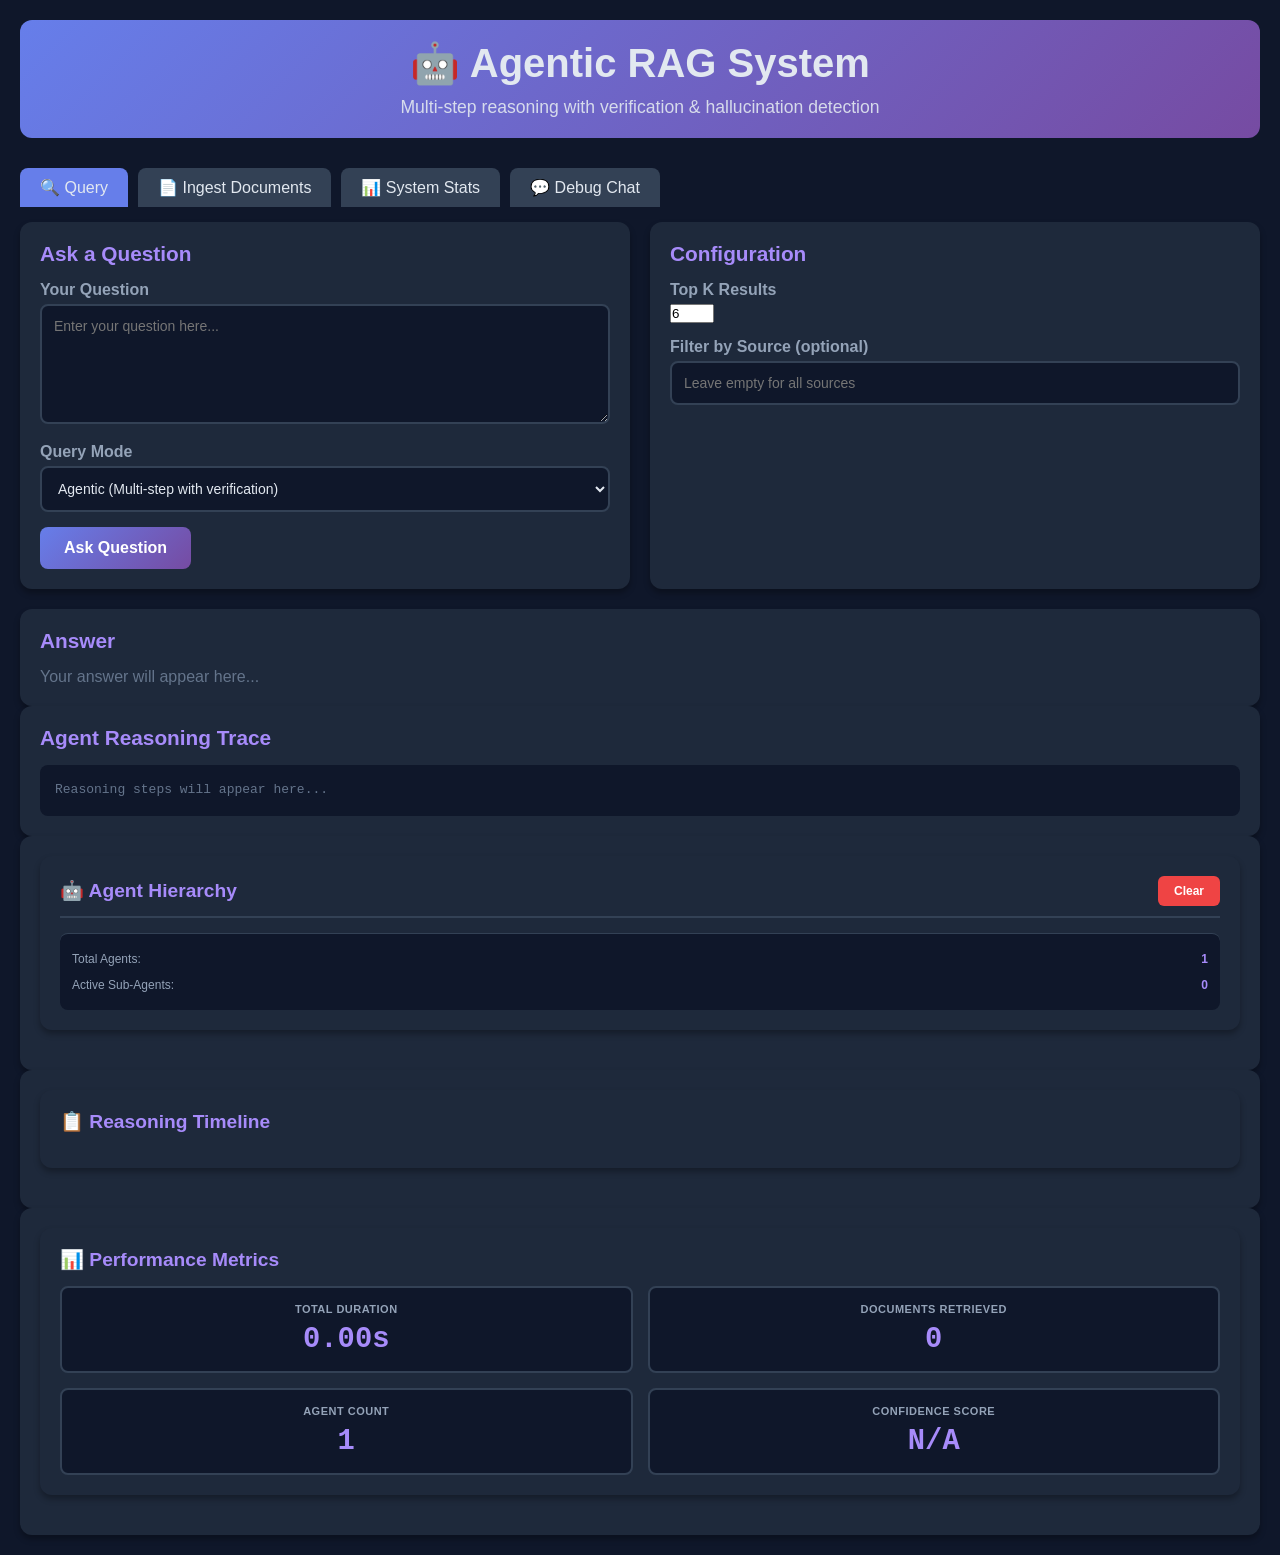
==== commit 6e46ba43: "Merge multi-provider into main" ====
--- a/static/index.html
+++ b/static/index.html
@@ -4,8 +4,222 @@
     <meta charset="UTF-8">
     <meta name="viewport" content="width=device-width, initial-scale=1.0">
     <title>Agentic RAG - Debug UI</title>
-    <link rel="stylesheet" href="/static/css/universal.css">
-    <link rel="stylesheet" href="/static/css/index.css">
+    <style>
+        * {
+            margin: 0;
+            padding: 0;
+            box-sizing: border-box;
+        }
+        
+        body {
+            font-family: 'Segoe UI', Tahoma, Geneva, Verdana, sans-serif;
+            background: #0f172a;
+            color: #e2e8f0;
+            padding: 20px;
+        }
+        
+        .container {
+            max-width: 1400px;
+            margin: 0 auto;
+        }
+        
+        header {
+            text-align: center;
+            margin-bottom: 30px;
+            padding: 20px;
+            background: linear-gradient(135deg, #667eea 0%, #764ba2 100%);
+            border-radius: 12px;
+        }
+        
+        h1 {
+            font-size: 2.5em;
+            margin-bottom: 10px;
+        }
+        
+        .subtitle {
+            font-size: 1.1em;
+            opacity: 0.9;
+        }
+        
+        .grid {
+            display: grid;
+            grid-template-columns: 1fr 1fr;
+            gap: 20px;
+            margin-bottom: 20px;
+        }
+        
+        .card {
+            background: #1e293b;
+            border-radius: 12px;
+            padding: 20px;
+            box-shadow: 0 4px 6px rgba(0, 0, 0, 0.3);
+        }
+        
+        .card h2 {
+            margin-bottom: 15px;
+            color: #a78bfa;
+            font-size: 1.3em;
+        }
+        
+        .input-group {
+            margin-bottom: 15px;
+        }
+        
+        label {
+            display: block;
+            margin-bottom: 5px;
+            color: #94a3b8;
+            font-weight: 600;
+        }
+        
+        textarea, input[type="text"], input[type="file"], select {
+            width: 100%;
+            padding: 12px;
+            background: #0f172a;
+            border: 2px solid #334155;
+            border-radius: 8px;
+            color: #e2e8f0;
+            font-size: 14px;
+            font-family: inherit;
+        }
+        
+        textarea:focus, input:focus, select:focus {
+            outline: none;
+            border-color: #667eea;
+        }
+        
+        textarea {
+            min-height: 120px;
+            resize: vertical;
+        }
+        
+        button {
+            padding: 12px 24px;
+            background: linear-gradient(135deg, #667eea 0%, #764ba2 100%);
+            color: white;
+            border: none;
+            border-radius: 8px;
+            font-size: 16px;
+            font-weight: 600;
+            cursor: pointer;
+            transition: transform 0.2s, box-shadow 0.2s;
+        }
+        
+        button:hover {
+            transform: translateY(-2px);
+            box-shadow: 0 4px 12px rgba(102, 126, 234, 0.4);
+        }
+        
+        button:disabled {
+            opacity: 0.5;
+            cursor: not-allowed;
+            transform: none;
+        }
+        
+        .response-area {
+            grid-column: 1 / -1;
+        }
+        
+        .reasoning-trace {
+            background: #0f172a;
+            padding: 15px;
+            border-radius: 8px;
+            max-height: 400px;
+            overflow-y: auto;
+            font-family: 'Courier New', monospace;
+            font-size: 13px;
+            line-height: 1.6;
+        }
+        
+        .reasoning-step {
+            margin-bottom: 10px;
+            padding: 10px;
+            background: #1e293b;
+            border-left: 3px solid #667eea;
+            border-radius: 4px;
+        }
+        
+        .answer-box {
+            background: #0f172a;
+            padding: 20px;
+            border-radius: 8px;
+            line-height: 1.8;
+        }
+        
+        .sources {
+            margin-top: 15px;
+        }
+        
+        .source-item {
+            padding: 10px;
+            background: #1e293b;
+            border-radius: 6px;
+            margin-bottom: 8px;
+            font-size: 14px;
+        }
+        
+        .stats {
+            display: flex;
+            gap: 15px;
+            margin-top: 15px;
+            flex-wrap: wrap;
+        }
+        
+        .stat-badge {
+            padding: 8px 16px;
+            background: #334155;
+            border-radius: 20px;
+            font-size: 14px;
+        }
+        
+        .loading {
+            display: inline-block;
+            margin-left: 10px;
+        }
+        
+        .loading:after {
+            content: '⏳';
+            animation: spin 2s linear infinite;
+        }
+        
+        @keyframes spin {
+            0% { content: '⏳'; }
+            25% { content: '⌛'; }
+            50% { content: '⏳'; }
+            75% { content: '⌛'; }
+            100% { content: '⏳'; }
+        }
+        
+        .success { color: #4ade80; }
+        .error { color: #f87171; }
+        .warning { color: #facc15; }
+        
+        .tabs {
+            display: flex;
+            gap: 10px;
+            margin-bottom: 15px;
+        }
+        
+        .tab {
+            padding: 10px 20px;
+            background: #334155;
+            border-radius: 8px 8px 0 0;
+            cursor: pointer;
+            transition: background 0.3s;
+        }
+        
+        .tab.active {
+            background: #667eea;
+        }
+        
+        .tab-content {
+            display: none;
+        }
+        
+        .tab-content.active {
+            display: block;
+        }
+    </style>
 </head>
 <body>
     <div class="container">
@@ -53,19 +267,19 @@
                 </div>
             </div>
             
-                <div class="card response-area">
-                    <h2>Answer</h2>
-                    <div id="answer-container">
-                    <p class="placeholder-text">Your answer will appear here...</p>
-                    </div>
+            <div class="card response-area">
+                <h2>Answer</h2>
+                <div id="answer-container">
+                    <p style="color: #64748b;">Your answer will appear here...</p>
                 </div>
-            
-                <div class="card response-area">
-                    <h2>Agent Reasoning Trace</h2>
-                    <div id="reasoning-trace" class="reasoning-trace">
-                    <p class="placeholder-text">Reasoning steps will appear here...</p>
-                    </div>
+            </div>
+            
+            <div class="card response-area">
+                <h2>Agent Reasoning Trace</h2>
+                <div id="reasoning-trace" class="reasoning-trace">
+                    <p style="color: #64748b;">Reasoning steps will appear here...</p>
                 </div>
+            </div>
 
             <!-- Hierarchical Agent Display -->
             <div id="agent-hierarchy-container" class="card response-area"></div>
@@ -81,16 +295,16 @@
                     <div class="input-group">
                         <label>Select Files (multiple supported)</label>
                         <input type="file" id="file-input" accept=".pdf,.docx,.pptx,.txt,.md,.html,.htm" multiple onchange="checkForDuplicates()">
-                        <small class="panel-note">
+                        <small style="color: #64748b; display: block; margin-top: 5px;">
                             Hold Ctrl/Cmd to select multiple files
                         </small>
                     </div>
-                    <div id="file-list" class="file-list"></div>
-                    <div id="duplicate-warning" class="duplicate-warning hidden">
-                        <p class="duplicate-title">⚠️ Some files already exist!</p>
-                        <div id="duplicate-list" class="duplicate-list"></div>
-                        <label class="duplicate-label">How to handle duplicates?</label>
-                        <select id="duplicate-action" class="duplicate-select">
+                    <div id="file-list" style="margin: 10px 0; color: #94a3b8; font-size: 14px;"></div>
+                    <div id="duplicate-warning" style="margin: 10px 0; padding: 10px; background: #422006; border: 2px solid #f59e0b; border-radius: 8px; display: none;">
+                        <p style="color: #fbbf24; margin-bottom: 10px; font-weight: bold;">⚠️ Some files already exist!</p>
+                        <div id="duplicate-list" style="color: #fcd34d; font-size: 14px; margin-bottom: 10px;"></div>
+                        <label style="color: #fbbf24; display: block; margin-bottom: 5px;">How to handle duplicates?</label>
+                        <select id="duplicate-action" style="width: 100%; padding: 8px; background: #0f172a; border: 2px solid #f59e0b; border-radius: 6px; color: #e2e8f0;">
                             <option value="skip">Skip existing files (recommended)</option>
                             <option value="replace">Replace existing files</option>
                             <option value="append">Append to existing files (add more chunks)</option>
@@ -106,7 +320,7 @@
                 <div class="card">
                     <h2>Uploaded Documents</h2>
                     <div id="documents-list">
-                        <p class="placeholder-text">Loading documents...</p>
+                        <p style="color: #64748b;">Loading documents...</p>
                     </div>
                 </div>
             </div>
@@ -118,14 +332,14 @@
                 <div class="card">
                     <h2>System Health</h2>
                     <div id="health-status">
-                        <p class="placeholder-text">Loading health status...</p>
+                        <p style="color: #64748b;">Loading health status...</p>
                     </div>
                 </div>
                 
                 <div class="card">
                     <h2>Database Statistics</h2>
                     <div id="db-stats">
-                        <p class="placeholder-text">Loading statistics...</p>
+                        <p style="color: #64748b;">Loading statistics...</p>
                     </div>
                 </div>
             </div>
@@ -160,8 +374,8 @@
             const answerContainer = document.getElementById('answer-container');
             const reasoningTrace = document.getElementById('reasoning-trace');
             
-            answerContainer.innerHTML = '<p class="loading-text">Processing your question...</p>';
-            reasoningTrace.innerHTML = '<p class="loading-text">Reasoning in progress...</p>';
+            answerContainer.innerHTML = '<p class="loading">Processing your question...</p>';
+            reasoningTrace.innerHTML = '<p class="loading">Reasoning in progress...</p>';
             
             try {
                 const endpoint = mode === 'agentic' ? '/query/agentic' : '/query/simple';
@@ -235,7 +449,7 @@
                 });
                 reasoningTrace.innerHTML = traceHtml;
             } else {
-                reasoningTrace.innerHTML = '<p class="placeholder-text">Reasoning trace not available for simple queries.</p>';
+                reasoningTrace.innerHTML = '<p style="color: #64748b;">Reasoning trace not available for simple queries.</p>';
             }
         }
         
@@ -252,7 +466,7 @@
             let html = `<strong>${files.length} file(s) selected:</strong><br>`;
             for (let i = 0; i < files.length; i++) {
                 const sizeMB = (files[i].size / (1024 * 1024)).toFixed(2);
-                html += `<span class="file-name-highlight">• ${files[i].name}</span> (${sizeMB} MB)<br>`;
+                html += `<span style="color: #a5b4fc;">• ${files[i].name}</span> (${sizeMB} MB)<br>`;
             }
             fileList.innerHTML = html;
         });
@@ -264,7 +478,7 @@
             const duplicateList = document.getElementById('duplicate-list');
             
             if (!fileInput.files || fileInput.files.length === 0) {
-                duplicateWarning.classList.add('hidden');
+                duplicateWarning.style.display = 'none';
                 return;
             }
             
@@ -287,21 +501,21 @@
                 const data = await response.json();
                 
                 if (data.existing > 0) {
-                    let html = '<ul class="duplicate-file-list">';
+                    let html = '<ul style="margin: 0; padding-left: 20px;">';
                     for (const [filename, info] of Object.entries(data.results)) {
                         if (info.exists) {
-                            html += `<li>${filename} <span class="duplicate-chunk-count">(${info.chunk_count} chunks)</span></li>`;
+                            html += `<li>${filename} <span style="color: #fb923c;">(${info.chunk_count} chunks)</span></li>`;
                         }
                     }
                     html += '</ul>';
                     duplicateList.innerHTML = html;
-                    duplicateWarning.classList.remove('hidden');
+                    duplicateWarning.style.display = 'block';
                 } else {
-                    duplicateWarning.classList.add('hidden');
+                    duplicateWarning.style.display = 'none';
                 }
             } catch (error) {
                 console.error('Error checking duplicates:', error);
-                duplicateWarning.classList.add('hidden');
+                duplicateWarning.style.display = 'none';
             }
         }
         
@@ -374,7 +588,7 @@
                     fileInput.value = '';
                     document.getElementById('source-prefix').value = '';
                     document.getElementById('file-list').innerHTML = '';
-                    document.getElementById('duplicate-warning').classList.add('hidden');
+                    document.getElementById('duplicate-warning').style.display = 'none';
                     loadDocuments();
                 } else {
                     alert(`Error: ${data.detail || 'Upload failed'}`);
@@ -389,14 +603,14 @@
         
         async function loadDocuments() {
             const container = document.getElementById('documents-list');
-            container.innerHTML = '<p class="loading-text">Loading documents...</p>';
+            container.innerHTML = '<p class="loading">Loading documents...</p>';
             
             try {
                 const response = await fetch(API_BASE + '/ingest/documents');
                 const data = await response.json();
                 
                 if (data.documents.length === 0) {
-                    container.innerHTML = '<p class="documents-empty">No documents uploaded yet.</p>';
+                    container.innerHTML = '<p style="color: #64748b;">No documents uploaded yet.</p>';
                 } else {
                     let html = '';
                     data.documents.forEach(doc => {
@@ -446,6 +660,19 @@
     <!-- UI Components for Hierarchical Display -->
     <script src="js/ui-components.js"></script>
 
+    <!-- Insert Hierarchy Styles -->
+    <script>
+        document.addEventListener('DOMContentLoaded', function() {
+            // Add hierarchy styles to document
+            if (document.getElementById('hierarchy-styles') === null) {
+                const styleContent = HierarchyStyles || '';
+                const temp = document.createElement('div');
+                temp.innerHTML = styleContent;
+                document.head.appendChild(temp.firstElementChild);
+            }
+        });
+    </script>
+    
     <!-- Initialize State Manager and UI Components -->
     <script>
         document.addEventListener('DOMContentLoaded', async function() {
